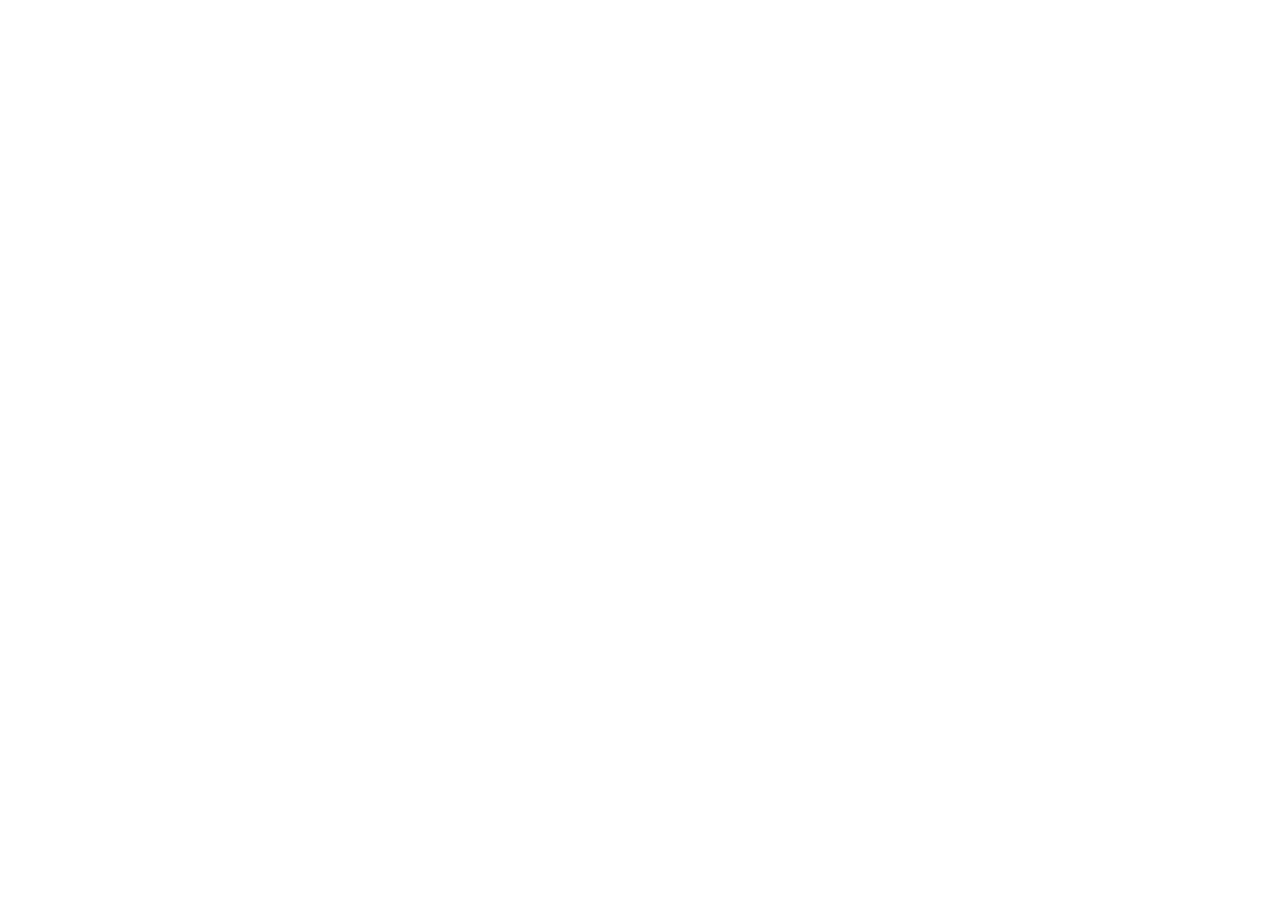
==== index.html @ cd068574 "First Commit" ====
<!doctype html>
<!--
  ============================================================================
  EXPANDING CARDS - HTML STRUCTURE
  ============================================================================
  Purpose:
    A horizontal row of image panels where clicking a panel expands it and shrinks the others. A common UI pattern seen on portfolio sites, streaming services (e.g., Netflix category hero), and landing pages.

  Design decisions:
    - Background images are applied via inline `style` attributes instead of CSS classes. This is pragmatic when each panel needs a *unique* image and the image set is static; it avoids creating N one-off CSS rules.
      Trade-off: less separation of concerns, but simpler for a fixed demo.
    - Images are hosted on Unsplash's CDN. For production, prefer self-hosted or licensed assets to avoid external dependency and bandwidth concerns.
    - Script is loaded at the end of <body> (not in <head>) so that the DOM is fully parsed before `script.js` runs. This avoids needing `defer` or `DOMContentLoaded` listeners.
  ============================================================================
-->
<html lang="en">
  <head>
    <!-- UTF-8 supports the full Unicode range; standard for modern web pages -->
    <meta charset="UTF-8" />

    <!--
      Viewport meta tag: critical for responsive design on mobile.
      - width=device-width  -> match the device's screen width in CSS pixels
      - initial-scale=1.0   -> no zoom on initial load
      Without this, mobile browsers render at a ~980px virtual viewport and scale down, breaking the @media (max-width: 480px) rule in style.css.
    -->
    <meta name="viewport" content="width=device-width, initial-scale=1.0" />

    <!-- External stylesheet; loaded before content so panels don't "flash" unstyled -->
    <link rel="stylesheet" href="style.css" />
    <title>Expanding Cards</title>
  </head>
  <body>
    <!--
      .container is the flex parent that holds all panels in a horizontal row.
      Using a single wrapper (instead of styling <body> directly) keeps layout concerns isolated and makes it easy to add siblings (header/footer) later.
    -->
    <div class="container">
      <!--
        Each .panel is an independent flex item.
        The `active` class on the first panel sets the initial expanded state so the page doesn't load with all panels equally sized and no focal point.
        The <h3> inside each panel is the overlay label — hidden by default via CSS (opacity: 0) and revealed only when the panel is active. This keeps the visual noise low on unselected panels.
      -->
      <div
        class="panel active"
        style="
          background-image: url(&quot;https://images.unsplash.com/photo-1558979158-65a1eaa08691?ixlib=rb-1.2.1&ixid=eyJhcHBfaWQiOjEyMDd9&auto=format&fit=crop&w=1350&q=80&quot;);
        "
      >
        <h3>Explore The World</h3>
      </div>
      <div
        class="panel"
        style="
          background-image: url(&quot;https://images.unsplash.com/photo-1572276596237-5db2c3e16c5d?ixlib=rb-1.2.1&ixid=eyJhcHBfaWQiOjEyMDd9&auto=format&fit=crop&w=1350&q=80&quot;);
        "
      >
        <h3>Wild Forest</h3>
      </div>
      <div
        class="panel"
        style="
          background-image: url(&quot;https://images.unsplash.com/photo-1507525428034-b723cf961d3e?ixlib=rb-1.2.1&ixid=eyJhcHBfaWQiOjEyMDd9&auto=format&fit=crop&w=1353&q=80&quot;);
        "
      >
        <h3>Sunny Beach</h3>
      </div>
      <div
        class="panel"
        style="
          background-image: url(&quot;https://images.unsplash.com/photo-1551009175-8a68da93d5f9?ixlib=rb-1.2.1&ixid=eyJhcHBfaWQiOjEyMDd9&auto=format&fit=crop&w=1351&q=80&quot;);
        "
      >
        <h3>City on Winter</h3>
      </div>
      <div
        class="panel"
        style="
          background-image: url(&quot;https://images.unsplash.com/photo-1549880338-65ddcdfd017b?ixlib=rb-1.2.1&ixid=eyJhcHBfaWQiOjEyMDd9&auto=format&fit=crop&w=1350&q=80&quot;);
        "
      >
        <h3>Mountains - Clouds</h3>
      </div>
    </div>

    <!--
      Script placed just before body tag:
        1) Guarantees the DOM (including all .panel elements) exists when document.querySelectorAll runs in script.js.
        2) Doesn't block initial HTML parsing/rendering above it.
      Equivalent alternative: <script src="script.js" defer></script> in <head>.
    -->
    <script src="script.js"></script>
  </body>
</html>
---- style.css ----
/* ============================================================================
   EXPANDING CARDS - STYLESHEET
   ============================================================================
   Purpose:
     Defines the layout and the expand/collapse animation for the panels.

   Key ideas used:
     1. CSS Flexbox with fractional `flex` values drives the expand effect.
        The active panel gets a large flex value (5) while others keep a small value (0.5). Because flex distributes *remaining* space proportionally, this creates the 10x ratio that looks like an expansion without actually animating width/height (which triggers expensive layout on every frame in older approaches).
     2. A CSS `transition` on `all` smooths the flex change so the expansion appears animated rather than instant.
     3. The label <h3> fades in *after* the expansion completes via a delayed opacity transition — a small but important UX touch that prevents text from appearing in a too-narrow panel mid-animation.
   ============================================================================ */

/* ----------------------------------------------------------------------------
   FONT IMPORT
   ----------------------------------------------------------------------------
   Loads the "Muli" font from Google Fonts.
   - `display=swap` tells the browser to render text in a fallback font first and swap to Muli once it loads. This avoids the "invisible text" flash (FOIT) and improves perceived performance.
   Note: @import inside CSS blocks parallel downloads. For a production site, prefer <link rel="preconnect"> + <link rel="stylesheet"> in HTML <head> for better performance.
---------------------------------------------------------------------------- */
@import url("https://fonts.googleapis.com/css?family=Muli&display=swap");

/* ----------------------------------------------------------------------------
   GLOBAL RESET
   ----------------------------------------------------------------------------
   Applies `border-box` to every element so that `width` and `height` include padding and border. Without this, adding padding would *increase* the
   rendered size and break flex calculations. This is the single most common "reset" used in modern CSS.
---------------------------------------------------------------------------- */
* {
  box-sizing: border-box;
}

/* ----------------------------------------------------------------------------
   BODY — full-viewport centered layout
   ----------------------------------------------------------------------------
   Turns <body> itself into a flex container so the .container div is
   centered both horizontally and vertically without needing any wrapper
   tricks like absolute positioning + transform.

   - height: 100vh       -> body fills the viewport vertically
   - overflow: hidden    -> prevents accidental scroll during the animation
                            (flex transitions can briefly overflow the viewport)
   - margin: 0           -> removes the default ~8px body margin that would
                            otherwise cause a horizontal scrollbar
---------------------------------------------------------------------------- */
body {
  font-family: "Muli", sans-serif;
  display: flex;
  align-items: center; /* vertical centering of .container */
  justify-content: center; /* horizontal centering of .container */
  height: 100vh;
  overflow: hidden;
  margin: 0;
}

/* ----------------------------------------------------------------------------
   .container — the flex row that holds all panels
   ----------------------------------------------------------------------------
   - display: flex  -> lays the panels out horizontally by default (row).
   - width: 90vw    -> leaves a 5% gutter on each side so panels don't
                       touch the viewport edge, giving the layout breathing room.
---------------------------------------------------------------------------- */
.container {
  display: flex;
  width: 90vw;
}

/* ----------------------------------------------------------------------------
   .panel — the base (collapsed) state
   ----------------------------------------------------------------------------
   Each panel is a flex item with a *small* flex value so all inactive panels
   share space roughly equally. The background image supplied via inline style
   is rendered with `cover` + `center` so the important part of each photo
   stays visible regardless of the panel's current width.

   Flex value reasoning:
     - flex: 0.5 for inactive + flex: 5 for active => active is 10x the others.
     - With 4 inactive (0.5 each = 2.0) + 1 active (5.0) = total 7.0
       => active panel occupies 5/7 ≈ 71% of the row's width.
     - This ratio feels dramatic enough to read as "expansion" without
       completely hiding the other panels.

   Transition:
     - `all 700ms ease-in` animates every animatable property — here, the
       key one is `flex-grow`. 700ms is slow enough to feel deliberate but
       not sluggish. ease-in starts slow and speeds up, giving a "settling"
       feel at the end.
     - NOTE: `-webkit-transition` is a legacy prefix for old Safari/Chrome.
       Modern browsers don't need it; the unprefixed `transition` should be
       added too for full compatibility. (Kept as-is here.)
---------------------------------------------------------------------------- */
.panel {
  background-size: cover; /* fill panel, cropping overflow */
  background-position: center; /* keep photo's focal area centered */
  background-repeat: no-repeat; /* defensive: prevent tiled repeat if image is small */
  height: 80vh; /* 80% of viewport height -> leaves visual padding */
  border-radius: 50px; /* soft, modern pill-shaped corners */
  color: #fff; /* white text reads against photographic backgrounds */
  cursor: pointer; /* signals interactivity — key for UX affordance */
  flex: 0.5; /* collapsed-state size (see reasoning above) */
  margin: 10px; /* horizontal gap between panels */
  position: relative; /* establishes a positioning context for the <h3> */
  -webkit-transition: all 700ms ease-in; /* smooth expand/collapse animation */
}

/* ----------------------------------------------------------------------------
   .panel h3 — the label overlay
   ----------------------------------------------------------------------------
   Positioned absolutely within the panel's bottom-left corner so it sits
   *on top* of the image rather than pushing content around. Hidden by
   default (opacity: 0) and revealed only for the active panel — this
   keeps the inactive panels visually clean.
---------------------------------------------------------------------------- */
.panel h3 {
  font-size: 24px;
  position: absolute; /* relative to .panel because .panel has position: relative */
  bottom: 20px;
  left: 20px;
  margin: 0; /* kill default h3 margin that would misalign the label */
  opacity: 0; /* invisible until the panel becomes active */
}

/* ----------------------------------------------------------------------------
   .panel.active — the expanded state
   ----------------------------------------------------------------------------
   When JS adds the `active` class, `flex: 5` overrides the base `flex: 0.5`
   and (thanks to the transition defined on .panel) the panel smoothly grows
   to dominate the row.
---------------------------------------------------------------------------- */
.panel.active {
  flex: 5;
}

/* ----------------------------------------------------------------------------
   .panel.active h3 — delayed label fade-in
   ----------------------------------------------------------------------------
   The panel itself takes 700ms to expand. If the label faded in immediately,
   it would appear before there's room to display it cleanly. The 0.4s
   transition-delay waits until most of the expansion is done, *then* fades
   the label in over 0.3s. Result: label appears only when the panel is
   wide enough to host it.

   Timing breakdown:
     0ms    -> click, class added, panel starts expanding
     ~400ms -> label begins fading in
     ~700ms -> label fully visible, panel fully expanded
---------------------------------------------------------------------------- */
.panel.active h3 {
  opacity: 1;
  transition: opacity 0.3s ease-in 0.4s;
}

/* ----------------------------------------------------------------------------
   RESPONSIVE — narrow screens (mobile portrait)
   ----------------------------------------------------------------------------
   On phones, 5 panels in a row leaves each one too narrow to be usable.
   Strategy:
     1. Expand .container to 100vw (use every pixel of screen width).
     2. Hide the 4th and 5th panels entirely so the remaining 3 get more
        room. This is a pragmatic choice — not ideal for content parity,
        but common for hero/visual components where all panels show similar
        types of content.

   Alternative approaches to consider for production:
     - Stack panels vertically (flex-direction: column) on mobile.
     - Convert to a horizontally-scrollable carousel.
     - Show all 5 but reduce border-radius / height to fit.
---------------------------------------------------------------------------- */
@media (max-width: 480px) {
  .container {
    width: 100vw;
  }

  .panel:nth-of-type(4),
  .panel:nth-of-type(5) {
    display: none;
  }
}
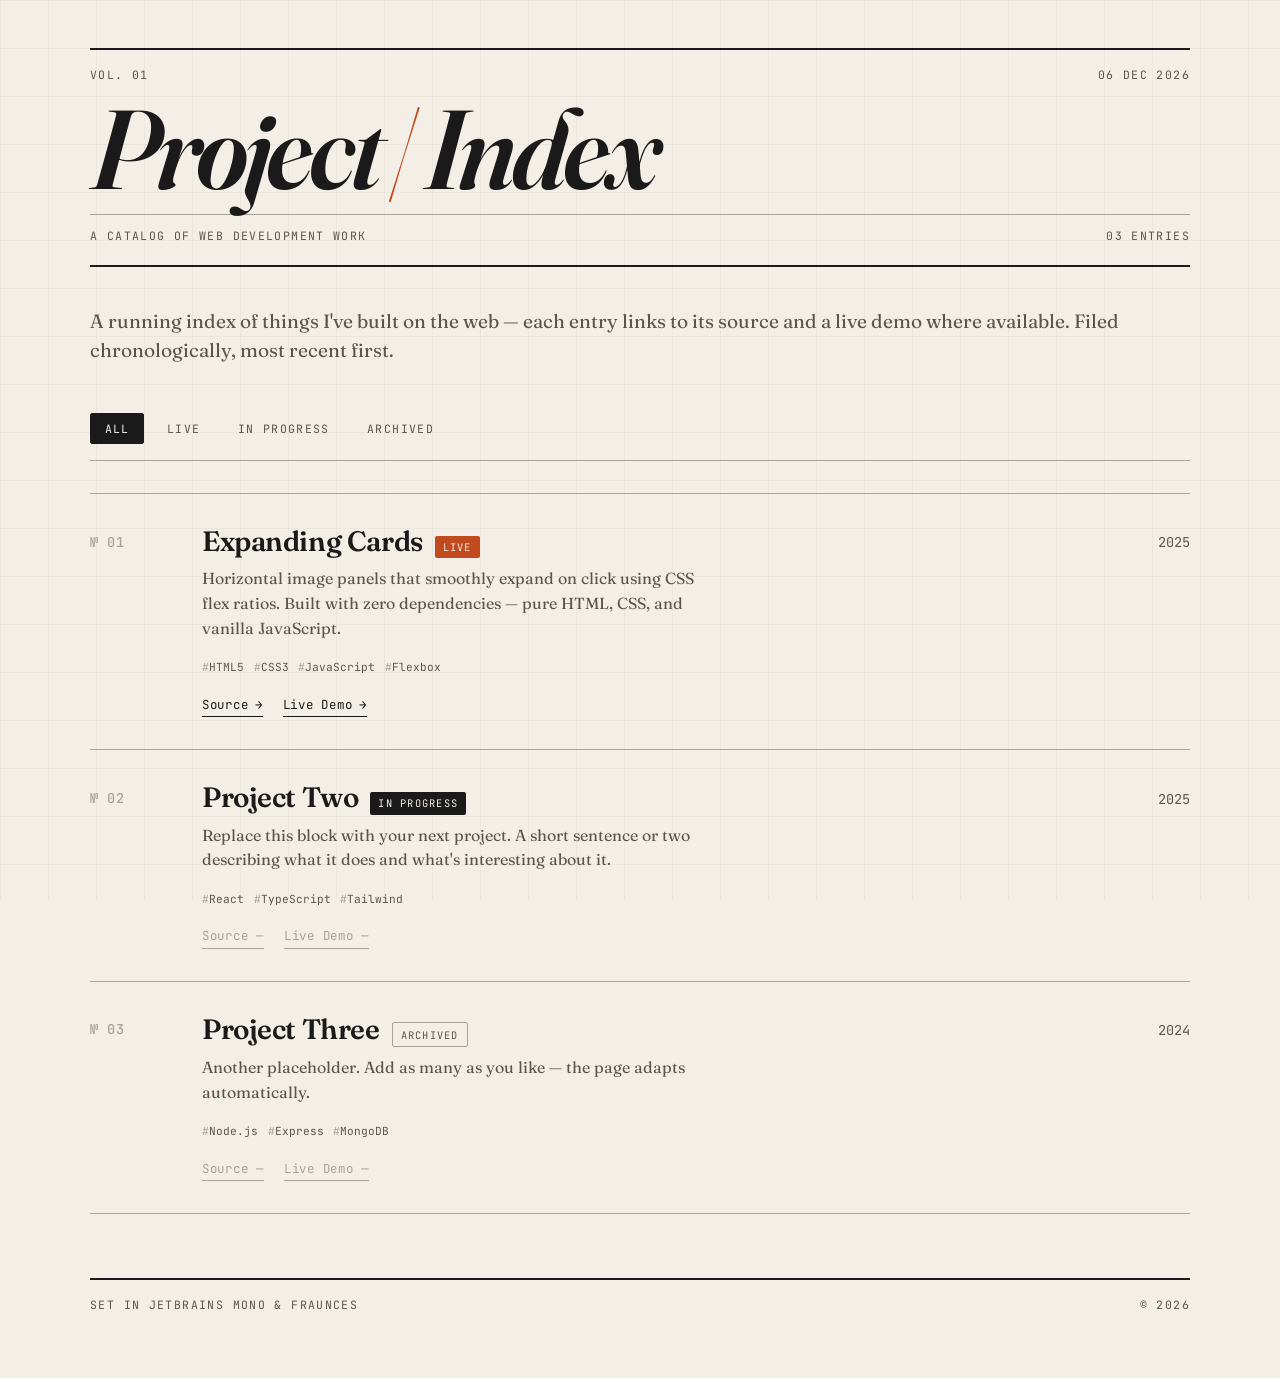
==== commit b452b027: "Add files via upload" ====
--- a/index.html
+++ b/index.html
@@ -1,94 +1,94 @@
 <!doctype html>
-<!--
-  ============================================================================
-  EXPANDING CARDS - HTML STRUCTURE
-  ============================================================================
-  Purpose:
-    A horizontal row of image panels where clicking a panel expands it and shrinks the others. A common UI pattern seen on portfolio sites, streaming services (e.g., Netflix category hero), and landing pages.
-
-  Design decisions:
-    - Background images are applied via inline `style` attributes instead of CSS classes. This is pragmatic when each panel needs a *unique* image and the image set is static; it avoids creating N one-off CSS rules.
-      Trade-off: less separation of concerns, but simpler for a fixed demo.
-    - Images are hosted on Unsplash's CDN. For production, prefer self-hosted or licensed assets to avoid external dependency and bandwidth concerns.
-    - Script is loaded at the end of <body> (not in <head>) so that the DOM is fully parsed before `script.js` runs. This avoids needing `defer` or `DOMContentLoaded` listeners.
-  ============================================================================
--->
 <html lang="en">
   <head>
-    <!-- UTF-8 supports the full Unicode range; standard for modern web pages -->
     <meta charset="UTF-8" />
+    <meta name="viewport" content="width=device-width, initial-scale=1.0" />
+    <meta
+      name="description"
+      content="A catalog of web development projects — source code and live demos."
+    />
+    <title>Project Index — Gaurav</title>
 
-    <!--
-      Viewport meta tag: critical for responsive design on mobile.
-      - width=device-width  -> match the device's screen width in CSS pixels
-      - initial-scale=1.0   -> no zoom on initial load
-      Without this, mobile browsers render at a ~980px virtual viewport and scale down, breaking the @media (max-width: 480px) rule in style.css.
-    -->
-    <meta name="viewport" content="width=device-width, initial-scale=1.0" />
+    <!-- Fonts: editorial pairing — JetBrains Mono (display/meta) + Fraunces (body) -->
+    <link rel="preconnect" href="https://fonts.googleapis.com" />
+    <link rel="preconnect" href="https://fonts.gstatic.com" crossorigin />
+    <link
+      href="https://fonts.googleapis.com/css2?family=JetBrains+Mono:wght@400;500;700&family=Fraunces:ital,opsz,wght@0,9..144,400;0,9..144,600;1,9..144,400&display=swap"
+      rel="stylesheet"
+    />
 
-    <!-- External stylesheet; loaded before content so panels don't "flash" unstyled -->
     <link rel="stylesheet" href="style.css" />
-    <title>Expanding Cards</title>
   </head>
+
   <body>
-    <!--
-      .container is the flex parent that holds all panels in a horizontal row.
-      Using a single wrapper (instead of styling <body> directly) keeps layout concerns isolated and makes it easy to add siblings (header/footer) later.
-    -->
-    <div class="container">
-      <!--
-        Each .panel is an independent flex item.
-        The `active` class on the first panel sets the initial expanded state so the page doesn't load with all panels equally sized and no focal point.
-        The <h3> inside each panel is the overlay label — hidden by default via CSS (opacity: 0) and revealed only when the panel is active. This keeps the visual noise low on unselected panels.
-      -->
-      <div
-        class="panel active"
-        style="
-          background-image: url(&quot;https://images.unsplash.com/photo-1558979158-65a1eaa08691?ixlib=rb-1.2.1&ixid=eyJhcHBfaWQiOjEyMDd9&auto=format&fit=crop&w=1350&q=80&quot;);
-        "
-      >
-        <h3>Explore The World</h3>
+    <!-- Decorative grid overlay -->
+    <div class="grid-bg" aria-hidden="true"></div>
+
+    <!-- ====================================================================
+         HEADER: identity + meta
+    ==================================================================== -->
+    <header class="masthead">
+      <div class="masthead__row">
+        <span class="masthead__label">Vol. 01</span>
+        <span class="masthead__label masthead__label--right" id="today"></span>
       </div>
-      <div
-        class="panel"
-        style="
-          background-image: url(&quot;https://images.unsplash.com/photo-1572276596237-5db2c3e16c5d?ixlib=rb-1.2.1&ixid=eyJhcHBfaWQiOjEyMDd9&auto=format&fit=crop&w=1350&q=80&quot;);
-        "
-      >
-        <h3>Wild Forest</h3>
+
+      <h1 class="title">
+        Project<span class="title__slash">/</span>Index
+      </h1>
+
+      <div class="masthead__row masthead__row--meta">
+        <span class="masthead__label">A catalog of web development work</span>
+        <span class="masthead__label masthead__label--right">
+          <span id="project-count">—</span> entries
+        </span>
       </div>
-      <div
-        class="panel"
-        style="
-          background-image: url(&quot;https://images.unsplash.com/photo-1507525428034-b723cf961d3e?ixlib=rb-1.2.1&ixid=eyJhcHBfaWQiOjEyMDd9&auto=format&fit=crop&w=1353&q=80&quot;);
-        "
-      >
-        <h3>Sunny Beach</h3>
+    </header>
+
+    <!-- ====================================================================
+         INTRO: short lead paragraph
+    ==================================================================== -->
+    <section class="lead">
+      <p>
+        A running index of things I've built on the web — each entry links
+        to its source and a live demo where available. Filed chronologically,
+        most recent first.
+      </p>
+    </section>
+
+    <!-- ====================================================================
+         FILTERS
+    ==================================================================== -->
+    <section class="filters" aria-label="Filter projects">
+      <button class="filter is-active" data-filter="all">All</button>
+      <button class="filter" data-filter="live">Live</button>
+      <button class="filter" data-filter="wip">In Progress</button>
+      <button class="filter" data-filter="archived">Archived</button>
+    </section>
+
+    <!-- ====================================================================
+         PROJECT LIST: populated from projects.js
+    ==================================================================== -->
+    <main class="catalog" id="catalog">
+      <!-- JS injects <article class="entry"> items here -->
+    </main>
+
+    <!-- Shown when filter yields no matches -->
+    <p class="empty-state" id="empty-state" hidden>
+      No entries match this filter.
+    </p>
+
+    <!-- ====================================================================
+         FOOTER
+    ==================================================================== -->
+    <footer class="colophon">
+      <div class="colophon__row">
+        <span>Set in JetBrains Mono &amp; Fraunces</span>
+        <span>© <span id="year"></span></span>
       </div>
-      <div
-        class="panel"
-        style="
-          background-image: url(&quot;https://images.unsplash.com/photo-1551009175-8a68da93d5f9?ixlib=rb-1.2.1&ixid=eyJhcHBfaWQiOjEyMDd9&auto=format&fit=crop&w=1351&q=80&quot;);
-        "
-      >
-        <h3>City on Winter</h3>
-      </div>
-      <div
-        class="panel"
-        style="
-          background-image: url(&quot;https://images.unsplash.com/photo-1549880338-65ddcdfd017b?ixlib=rb-1.2.1&ixid=eyJhcHBfaWQiOjEyMDd9&auto=format&fit=crop&w=1350&q=80&quot;);
-        "
-      >
-        <h3>Mountains - Clouds</h3>
-      </div>
-    </div>
+    </footer>
 
-    <!--
-      Script placed just before body tag:
-        1) Guarantees the DOM (including all .panel elements) exists when document.querySelectorAll runs in script.js.
-        2) Doesn't block initial HTML parsing/rendering above it.
-      Equivalent alternative: <script src="script.js" defer></script> in <head>.
-    -->
-    <script src="script.js"></script>
+    <script src="projects.js"></script>
+    <script src="app.js"></script>
   </body>
 </html>
--- a/style.css
+++ b/style.css
@@ -1,178 +1,378 @@
 /* ============================================================================
-   EXPANDING CARDS - STYLESHEET
-   ============================================================================
-   Purpose:
-     Defines the layout and the expand/collapse animation for the panels.
-
-   Key ideas used:
-     1. CSS Flexbox with fractional `flex` values drives the expand effect.
-        The active panel gets a large flex value (5) while others keep a small value (0.5). Because flex distributes *remaining* space proportionally, this creates the 10x ratio that looks like an expansion without actually animating width/height (which triggers expensive layout on every frame in older approaches).
-     2. A CSS `transition` on `all` smooths the flex change so the expansion appears animated rather than instant.
-     3. The label <h3> fades in *after* the expansion completes via a delayed opacity transition — a small but important UX touch that prevents text from appearing in a too-narrow panel mid-animation.
+   PROJECT INDEX — stylesheet
+   Aesthetic: editorial / technical journal
+     - Warm off-white paper with a subtle grid underlay
+     - Mono for metadata and headings; serif for reading prose
+     - High-contrast ink with a single accent (burnt orange)
+     - Index-card project entries with rule lines, not boxes
    ============================================================================ */
 
-/* ----------------------------------------------------------------------------
-   FONT IMPORT
-   ----------------------------------------------------------------------------
-   Loads the "Muli" font from Google Fonts.
-   - `display=swap` tells the browser to render text in a fallback font first and swap to Muli once it loads. This avoids the "invisible text" flash (FOIT) and improves perceived performance.
-   Note: @import inside CSS blocks parallel downloads. For a production site, prefer <link rel="preconnect"> + <link rel="stylesheet"> in HTML <head> for better performance.
----------------------------------------------------------------------------- */
-@import url("https://fonts.googleapis.com/css?family=Muli&display=swap");
-
-/* ----------------------------------------------------------------------------
-   GLOBAL RESET
-   ----------------------------------------------------------------------------
-   Applies `border-box` to every element so that `width` and `height` include padding and border. Without this, adding padding would *increase* the
-   rendered size and break flex calculations. This is the single most common "reset" used in modern CSS.
----------------------------------------------------------------------------- */
-* {
-  box-sizing: border-box;
-}
-
-/* ----------------------------------------------------------------------------
-   BODY — full-viewport centered layout
-   ----------------------------------------------------------------------------
-   Turns <body> itself into a flex container so the .container div is
-   centered both horizontally and vertically without needing any wrapper
-   tricks like absolute positioning + transform.
-
-   - height: 100vh       -> body fills the viewport vertically
-   - overflow: hidden    -> prevents accidental scroll during the animation
-                            (flex transitions can briefly overflow the viewport)
-   - margin: 0           -> removes the default ~8px body margin that would
-                            otherwise cause a horizontal scrollbar
----------------------------------------------------------------------------- */
+:root {
+  /* Palette — warm, paper-like, with a single editorial accent */
+  --paper:       #f4efe6;
+  --paper-deep:  #ece5d8;
+  --ink:         #1a1a1a;
+  --ink-soft:    #5a564e;
+  --ink-faint:   #a8a395;
+  --rule:        #1a1a1a;
+  --accent:      #c14a1f;   /* burnt orange */
+  --accent-soft: #e8d9c8;
+
+  /* Type */
+  --font-mono:   "JetBrains Mono", ui-monospace, SFMono-Regular, Consolas, monospace;
+  --font-serif:  "Fraunces", Georgia, "Times New Roman", serif;
+
+  /* Rhythm */
+  --page-pad:    clamp(1.25rem, 4vw, 3rem);
+  --max-w:       1100px;
+}
+
+* { box-sizing: border-box; }
+
+html, body { margin: 0; padding: 0; }
+
 body {
-  font-family: "Muli", sans-serif;
-  display: flex;
-  align-items: center; /* vertical centering of .container */
-  justify-content: center; /* horizontal centering of .container */
-  height: 100vh;
-  overflow: hidden;
+  background: var(--paper);
+  color: var(--ink);
+  font-family: var(--font-serif);
+  font-size: 17px;
+  line-height: 1.55;
+  -webkit-font-smoothing: antialiased;
+  min-height: 100vh;
+  padding: var(--page-pad);
+  padding-bottom: 4rem;
+  position: relative;
+  overflow-x: hidden;
+}
+
+/* ---------------------------------------------------------------------------
+   Decorative grid background — subtle, only visible on larger areas
+--------------------------------------------------------------------------- */
+.grid-bg {
+  position: fixed;
+  inset: 0;
+  background-image:
+    linear-gradient(to right, rgba(26, 26, 26, 0.035) 1px, transparent 1px),
+    linear-gradient(to bottom, rgba(26, 26, 26, 0.035) 1px, transparent 1px);
+  background-size: 48px 48px;
+  pointer-events: none;
+  z-index: 0;
+}
+
+body > *:not(.grid-bg) {
+  position: relative;
+  z-index: 1;
+  max-width: var(--max-w);
+  margin-left: auto;
+  margin-right: auto;
+}
+
+/* ---------------------------------------------------------------------------
+   MASTHEAD
+--------------------------------------------------------------------------- */
+.masthead {
+  border-top: 2px solid var(--rule);
+  border-bottom: 2px solid var(--rule);
+  padding: 1rem 0 1.25rem;
+  margin-bottom: 2.5rem;
+}
+
+.masthead__row {
+  display: flex;
+  justify-content: space-between;
+  align-items: baseline;
+  gap: 1rem;
+}
+
+.masthead__row--meta {
+  border-top: 1px solid var(--ink-faint);
+  padding-top: 0.75rem;
+  margin-top: 0.75rem;
+}
+
+.masthead__label {
+  font-family: var(--font-mono);
+  font-size: 0.72rem;
+  letter-spacing: 0.12em;
+  text-transform: uppercase;
+  color: var(--ink-soft);
+}
+
+.masthead__label--right { text-align: right; }
+
+.title {
+  font-family: var(--font-serif);
+  font-weight: 600;
+  font-size: clamp(3rem, 10vw, 7rem);
+  line-height: 0.95;
+  letter-spacing: -0.035em;
+  margin: 0.75rem 0 0.5rem;
+  font-style: italic;
+}
+
+.title__slash {
+  color: var(--accent);
+  font-style: normal;
+  font-weight: 400;
+  padding: 0 0.05em;
+}
+
+/* ---------------------------------------------------------------------------
+   LEAD PARAGRAPH
+--------------------------------------------------------------------------- */
+.lead {
+  max-width: 42em;
+  margin-bottom: 3rem;
+}
+
+.lead p {
+  font-size: 1.2rem;
+  line-height: 1.5;
+  color: var(--ink-soft);
   margin: 0;
 }
 
-/* ----------------------------------------------------------------------------
-   .container — the flex row that holds all panels
-   ----------------------------------------------------------------------------
-   - display: flex  -> lays the panels out horizontally by default (row).
-   - width: 90vw    -> leaves a 5% gutter on each side so panels don't
-                       touch the viewport edge, giving the layout breathing room.
----------------------------------------------------------------------------- */
-.container {
-  display: flex;
-  width: 90vw;
-}
-
-/* ----------------------------------------------------------------------------
-   .panel — the base (collapsed) state
-   ----------------------------------------------------------------------------
-   Each panel is a flex item with a *small* flex value so all inactive panels
-   share space roughly equally. The background image supplied via inline style
-   is rendered with `cover` + `center` so the important part of each photo
-   stays visible regardless of the panel's current width.
-
-   Flex value reasoning:
-     - flex: 0.5 for inactive + flex: 5 for active => active is 10x the others.
-     - With 4 inactive (0.5 each = 2.0) + 1 active (5.0) = total 7.0
-       => active panel occupies 5/7 ≈ 71% of the row's width.
-     - This ratio feels dramatic enough to read as "expansion" without
-       completely hiding the other panels.
-
-   Transition:
-     - `all 700ms ease-in` animates every animatable property — here, the
-       key one is `flex-grow`. 700ms is slow enough to feel deliberate but
-       not sluggish. ease-in starts slow and speeds up, giving a "settling"
-       feel at the end.
-     - NOTE: `-webkit-transition` is a legacy prefix for old Safari/Chrome.
-       Modern browsers don't need it; the unprefixed `transition` should be
-       added too for full compatibility. (Kept as-is here.)
----------------------------------------------------------------------------- */
-.panel {
-  background-size: cover; /* fill panel, cropping overflow */
-  background-position: center; /* keep photo's focal area centered */
-  background-repeat: no-repeat; /* defensive: prevent tiled repeat if image is small */
-  height: 80vh; /* 80% of viewport height -> leaves visual padding */
-  border-radius: 50px; /* soft, modern pill-shaped corners */
-  color: #fff; /* white text reads against photographic backgrounds */
-  cursor: pointer; /* signals interactivity — key for UX affordance */
-  flex: 0.5; /* collapsed-state size (see reasoning above) */
-  margin: 10px; /* horizontal gap between panels */
-  position: relative; /* establishes a positioning context for the <h3> */
-  -webkit-transition: all 700ms ease-in; /* smooth expand/collapse animation */
-}
-
-/* ----------------------------------------------------------------------------
-   .panel h3 — the label overlay
-   ----------------------------------------------------------------------------
-   Positioned absolutely within the panel's bottom-left corner so it sits
-   *on top* of the image rather than pushing content around. Hidden by
-   default (opacity: 0) and revealed only for the active panel — this
-   keeps the inactive panels visually clean.
----------------------------------------------------------------------------- */
-.panel h3 {
-  font-size: 24px;
-  position: absolute; /* relative to .panel because .panel has position: relative */
-  bottom: 20px;
-  left: 20px;
-  margin: 0; /* kill default h3 margin that would misalign the label */
-  opacity: 0; /* invisible until the panel becomes active */
-}
-
-/* ----------------------------------------------------------------------------
-   .panel.active — the expanded state
-   ----------------------------------------------------------------------------
-   When JS adds the `active` class, `flex: 5` overrides the base `flex: 0.5`
-   and (thanks to the transition defined on .panel) the panel smoothly grows
-   to dominate the row.
----------------------------------------------------------------------------- */
-.panel.active {
-  flex: 5;
-}
-
-/* ----------------------------------------------------------------------------
-   .panel.active h3 — delayed label fade-in
-   ----------------------------------------------------------------------------
-   The panel itself takes 700ms to expand. If the label faded in immediately,
-   it would appear before there's room to display it cleanly. The 0.4s
-   transition-delay waits until most of the expansion is done, *then* fades
-   the label in over 0.3s. Result: label appears only when the panel is
-   wide enough to host it.
-
-   Timing breakdown:
-     0ms    -> click, class added, panel starts expanding
-     ~400ms -> label begins fading in
-     ~700ms -> label fully visible, panel fully expanded
----------------------------------------------------------------------------- */
-.panel.active h3 {
-  opacity: 1;
-  transition: opacity 0.3s ease-in 0.4s;
-}
-
-/* ----------------------------------------------------------------------------
-   RESPONSIVE — narrow screens (mobile portrait)
-   ----------------------------------------------------------------------------
-   On phones, 5 panels in a row leaves each one too narrow to be usable.
-   Strategy:
-     1. Expand .container to 100vw (use every pixel of screen width).
-     2. Hide the 4th and 5th panels entirely so the remaining 3 get more
-        room. This is a pragmatic choice — not ideal for content parity,
-        but common for hero/visual components where all panels show similar
-        types of content.
-
-   Alternative approaches to consider for production:
-     - Stack panels vertically (flex-direction: column) on mobile.
-     - Convert to a horizontally-scrollable carousel.
-     - Show all 5 but reduce border-radius / height to fit.
----------------------------------------------------------------------------- */
-@media (max-width: 480px) {
-  .container {
-    width: 100vw;
+/* ---------------------------------------------------------------------------
+   FILTERS
+--------------------------------------------------------------------------- */
+.filters {
+  display: flex;
+  gap: 0.5rem;
+  flex-wrap: wrap;
+  margin-bottom: 2rem;
+  padding-bottom: 1rem;
+  border-bottom: 1px solid var(--ink-faint);
+}
+
+.filter {
+  font-family: var(--font-mono);
+  font-size: 0.72rem;
+  letter-spacing: 0.12em;
+  text-transform: uppercase;
+  background: transparent;
+  color: var(--ink-soft);
+  border: 1px solid transparent;
+  padding: 0.45rem 0.85rem;
+  cursor: pointer;
+  border-radius: 2px;
+  transition: all 160ms ease;
+}
+
+.filter:hover {
+  color: var(--ink);
+  background: var(--paper-deep);
+}
+
+.filter.is-active {
+  background: var(--ink);
+  color: var(--paper);
+  border-color: var(--ink);
+}
+
+/* ---------------------------------------------------------------------------
+   CATALOG — project entries
+--------------------------------------------------------------------------- */
+.catalog {
+  list-style: none;
+  padding: 0;
+  margin: 0;
+}
+
+.entry {
+  display: grid;
+  grid-template-columns: 80px 1fr auto;
+  gap: 2rem;
+  padding: 2rem 0;
+  border-bottom: 1px solid var(--ink-faint);
+  align-items: start;
+  position: relative;
+  animation: entry-in 500ms ease both;
+}
+
+.entry:first-child {
+  border-top: 1px solid var(--ink-faint);
+}
+
+/* Staggered entry reveal on load */
+.entry:nth-child(1) { animation-delay: 0ms; }
+.entry:nth-child(2) { animation-delay: 60ms; }
+.entry:nth-child(3) { animation-delay: 120ms; }
+.entry:nth-child(4) { animation-delay: 180ms; }
+.entry:nth-child(5) { animation-delay: 240ms; }
+.entry:nth-child(6) { animation-delay: 300ms; }
+.entry:nth-child(n+7) { animation-delay: 360ms; }
+
+@keyframes entry-in {
+  from { opacity: 0; transform: translateY(8px); }
+  to   { opacity: 1; transform: translateY(0);   }
+}
+
+/* Entry number — like a catalog index */
+.entry__num {
+  font-family: var(--font-mono);
+  font-size: 0.85rem;
+  font-weight: 500;
+  color: var(--ink-faint);
+  letter-spacing: 0.05em;
+  padding-top: 0.35rem;
+}
+
+/* Main content column */
+.entry__body { min-width: 0; }
+
+.entry__head {
+  display: flex;
+  align-items: baseline;
+  gap: 0.75rem;
+  flex-wrap: wrap;
+  margin-bottom: 0.5rem;
+}
+
+.entry__title {
+  font-family: var(--font-serif);
+  font-weight: 600;
+  font-size: 1.75rem;
+  line-height: 1.1;
+  margin: 0;
+  letter-spacing: -0.015em;
+}
+
+.entry__status {
+  font-family: var(--font-mono);
+  font-size: 0.65rem;
+  letter-spacing: 0.12em;
+  text-transform: uppercase;
+  padding: 0.2rem 0.5rem;
+  border-radius: 2px;
+  white-space: nowrap;
+}
+
+.entry__status--live     { background: var(--accent); color: var(--paper); }
+.entry__status--wip      { background: var(--ink); color: var(--paper); }
+.entry__status--archived { background: transparent; color: var(--ink-soft); border: 1px solid var(--ink-faint); }
+
+.entry__desc {
+  color: var(--ink-soft);
+  margin: 0.25rem 0 1rem;
+  max-width: 52ch;
+  font-size: 1rem;
+}
+
+.entry__tags {
+  display: flex;
+  gap: 0.4rem;
+  flex-wrap: wrap;
+  margin-bottom: 1rem;
+}
+
+.entry__tag {
+  font-family: var(--font-mono);
+  font-size: 0.7rem;
+  color: var(--ink-soft);
+  padding: 0.15rem 0;
+}
+
+.entry__tag::before { content: "#"; color: var(--ink-faint); }
+
+.entry__tag + .entry__tag::before {
+  margin-left: 0.2rem;
+}
+
+/* Links row */
+.entry__links {
+  display: flex;
+  gap: 1.25rem;
+  flex-wrap: wrap;
+  align-items: center;
+}
+
+.entry__link {
+  font-family: var(--font-mono);
+  font-size: 0.78rem;
+  letter-spacing: 0.06em;
+  color: var(--ink);
+  text-decoration: none;
+  display: inline-flex;
+  align-items: center;
+  gap: 0.4rem;
+  padding-bottom: 2px;
+  border-bottom: 1px solid var(--ink);
+  transition: all 160ms ease;
+}
+
+.entry__link:hover {
+  color: var(--accent);
+  border-bottom-color: var(--accent);
+  gap: 0.6rem; /* arrow "pushes" right on hover */
+}
+
+.entry__link--muted {
+  color: var(--ink-faint);
+  border-bottom-color: var(--ink-faint);
+  pointer-events: none;
+}
+
+.entry__link-arrow { font-family: var(--font-mono); }
+
+/* Right column — year */
+.entry__year {
+  font-family: var(--font-mono);
+  font-size: 0.85rem;
+  color: var(--ink-soft);
+  padding-top: 0.4rem;
+  white-space: nowrap;
+}
+
+/* ---------------------------------------------------------------------------
+   EMPTY STATE
+--------------------------------------------------------------------------- */
+.empty-state {
+  font-family: var(--font-mono);
+  font-size: 0.9rem;
+  color: var(--ink-soft);
+  text-align: center;
+  padding: 4rem 0;
+  letter-spacing: 0.05em;
+}
+
+/* ---------------------------------------------------------------------------
+   COLOPHON / FOOTER
+--------------------------------------------------------------------------- */
+.colophon {
+  margin-top: 4rem;
+  padding-top: 1rem;
+  border-top: 2px solid var(--rule);
+}
+
+.colophon__row {
+  display: flex;
+  justify-content: space-between;
+  font-family: var(--font-mono);
+  font-size: 0.72rem;
+  letter-spacing: 0.12em;
+  text-transform: uppercase;
+  color: var(--ink-soft);
+}
+
+/* ---------------------------------------------------------------------------
+   RESPONSIVE
+--------------------------------------------------------------------------- */
+@media (max-width: 640px) {
+  .entry {
+    grid-template-columns: 48px 1fr;
+    gap: 1rem;
   }
-
-  .panel:nth-of-type(4),
-  .panel:nth-of-type(5) {
-    display: none;
+  .entry__year {
+    grid-column: 2;
+    padding-top: 0;
+    margin-top: 0.25rem;
   }
-}
+  .entry__title { font-size: 1.4rem; }
+  .lead p { font-size: 1.05rem; }
+}
+
+/* Respect motion preferences */
+@media (prefers-reduced-motion: reduce) {
+  .entry { animation: none; }
+  .filter, .entry__link { transition: none; }
+}
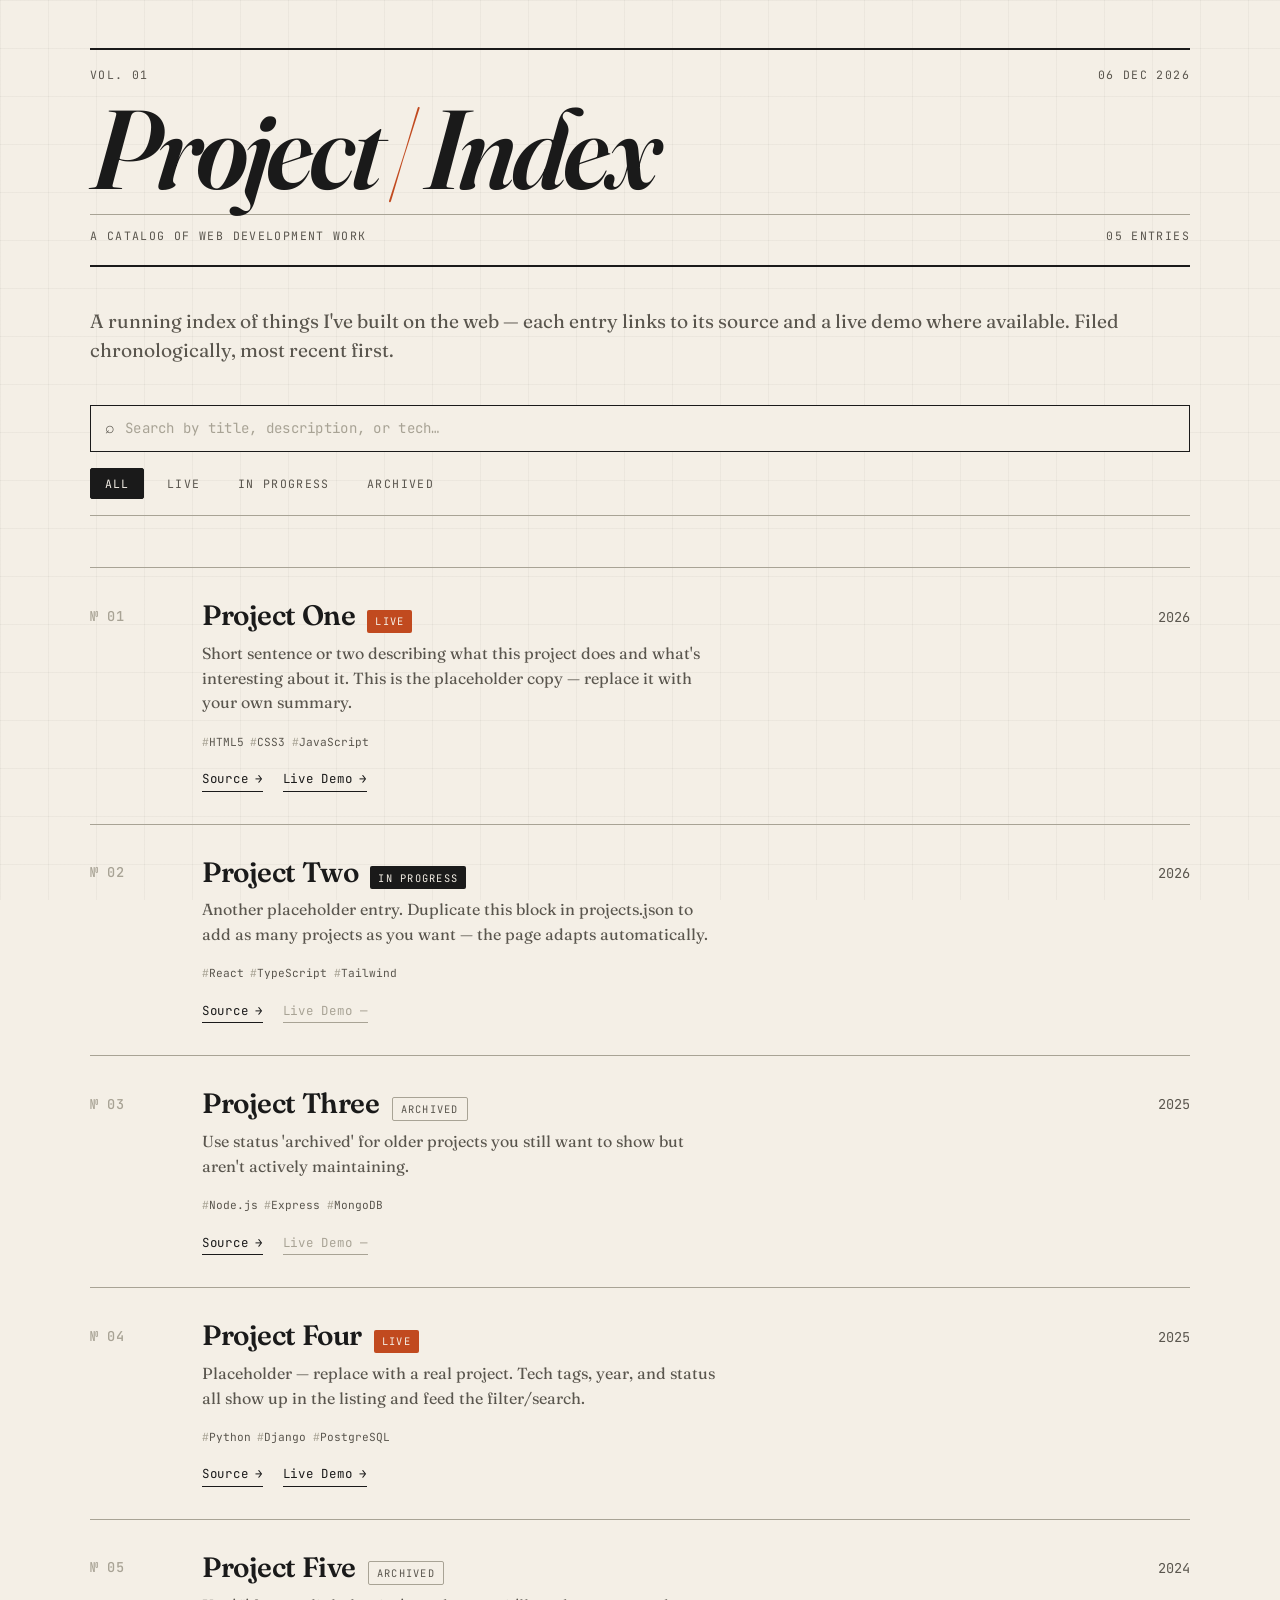
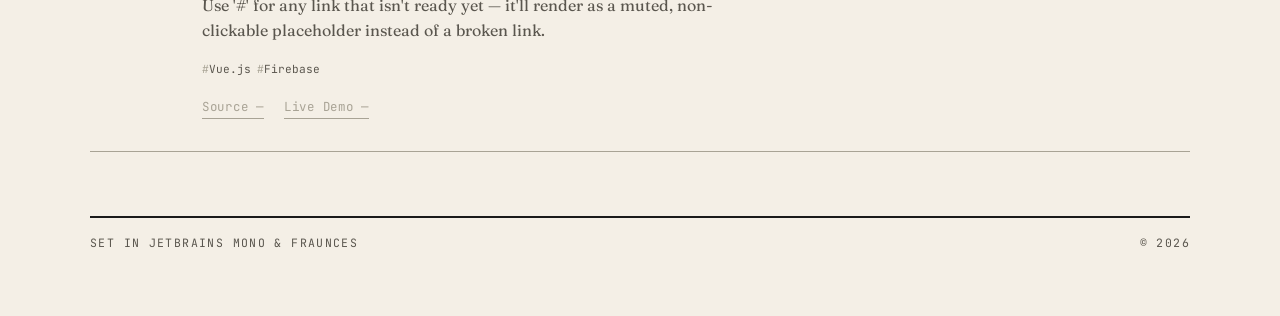
==== commit 1e13c2a8: "Add files via upload" ====
--- a/index.html
+++ b/index.html
@@ -7,7 +7,7 @@
       name="description"
       content="A catalog of web development projects — source code and live demos."
     />
-    <title>Project Index — Gaurav</title>
+    <title>Project Index</title>
 
     <!-- Fonts: editorial pairing — JetBrains Mono (display/meta) + Fraunces (body) -->
     <link rel="preconnect" href="https://fonts.googleapis.com" />
@@ -25,7 +25,7 @@
     <div class="grid-bg" aria-hidden="true"></div>
 
     <!-- ====================================================================
-         HEADER: identity + meta
+         MASTHEAD: identity + meta
     ==================================================================== -->
     <header class="masthead">
       <div class="masthead__row">
@@ -57,26 +57,56 @@
     </section>
 
     <!-- ====================================================================
-         FILTERS
+         CONTROLS: search + filters
     ==================================================================== -->
-    <section class="filters" aria-label="Filter projects">
-      <button class="filter is-active" data-filter="all">All</button>
-      <button class="filter" data-filter="live">Live</button>
-      <button class="filter" data-filter="wip">In Progress</button>
-      <button class="filter" data-filter="archived">Archived</button>
+    <section class="controls" aria-label="Search and filter projects">
+      <div class="search">
+        <span class="search__label" aria-hidden="true">⌕</span>
+        <input
+          type="search"
+          id="search"
+          class="search__input"
+          placeholder="Search by title, description, or tech…"
+          aria-label="Search projects"
+          autocomplete="off"
+        />
+        <button
+          type="button"
+          class="search__clear"
+          id="search-clear"
+          aria-label="Clear search"
+          hidden
+        >×</button>
+      </div>
+
+      <div class="filters" role="tablist" aria-label="Filter by status">
+        <button class="filter is-active" data-filter="all">All</button>
+        <button class="filter" data-filter="live">Live</button>
+        <button class="filter" data-filter="wip">In Progress</button>
+        <button class="filter" data-filter="archived">Archived</button>
+      </div>
     </section>
 
+    <!-- Result count / status line -->
+    <p class="result-line" id="result-line" aria-live="polite"></p>
+
     <!-- ====================================================================
-         PROJECT LIST: populated from projects.js
+         PROJECT LIST: populated from projects.json
     ==================================================================== -->
     <main class="catalog" id="catalog">
       <!-- JS injects <article class="entry"> items here -->
     </main>
 
-    <!-- Shown when filter yields no matches -->
-    <p class="empty-state" id="empty-state" hidden>
-      No entries match this filter.
-    </p>
+    <!-- Shown when filter/search yields no matches -->
+    <div class="empty-state" id="empty-state" hidden>
+      <p class="empty-state__title">No entries match.</p>
+      <p class="empty-state__hint">Try a different search or clear the filters.</p>
+    </div>
+
+    <!-- Shown while projects.json loads (covers slow networks / file:// issues) -->
+    <div class="loading-state" id="loading-state">
+      <p>Loading catalog…</p>
+    </div>
 
     <!-- ====================================================================
          FOOTER
@@ -88,7 +118,6 @@
       </div>
     </footer>
 
-    <script src="projects.js"></script>
     <script src="app.js"></script>
   </body>
 </html>
--- a/style.css
+++ b/style.css
@@ -46,7 +46,7 @@
 }
 
 /* ---------------------------------------------------------------------------
-   Decorative grid background — subtle, only visible on larger areas
+   Decorative grid background — subtle, full-viewport
 --------------------------------------------------------------------------- */
 .grid-bg {
   position: fixed;
@@ -122,7 +122,7 @@
 --------------------------------------------------------------------------- */
 .lead {
   max-width: 42em;
-  margin-bottom: 3rem;
+  margin-bottom: 2.5rem;
 }
 
 .lead p {
@@ -133,15 +133,77 @@
 }
 
 /* ---------------------------------------------------------------------------
-   FILTERS
---------------------------------------------------------------------------- */
+   CONTROLS: search + filters
+--------------------------------------------------------------------------- */
+.controls {
+  display: flex;
+  flex-direction: column;
+  gap: 1rem;
+  margin-bottom: 1rem;
+  padding-bottom: 1rem;
+  border-bottom: 1px solid var(--ink-faint);
+}
+
+/* Search ------------------------------------------------------------------ */
+.search {
+  position: relative;
+  display: flex;
+  align-items: center;
+  border: 1.5px solid var(--ink);
+  background: var(--paper);
+  transition: border-color 160ms ease;
+}
+
+.search:focus-within {
+  border-color: var(--accent);
+}
+
+.search__label {
+  font-family: var(--font-mono);
+  font-size: 1rem;
+  color: var(--ink-soft);
+  padding: 0 0 0 0.85rem;
+  user-select: none;
+}
+
+.search__input {
+  flex: 1;
+  border: 0;
+  background: transparent;
+  padding: 0.85rem 0.85rem 0.85rem 0.65rem;
+  font-family: var(--font-mono);
+  font-size: 0.88rem;
+  color: var(--ink);
+  outline: none;
+  letter-spacing: 0.02em;
+}
+
+.search__input::placeholder {
+  color: var(--ink-faint);
+}
+
+/* Hide native search "X" in Chrome/Safari — we use our own */
+.search__input::-webkit-search-cancel-button,
+.search__input::-webkit-search-decoration { -webkit-appearance: none; appearance: none; }
+
+.search__clear {
+  background: transparent;
+  border: 0;
+  color: var(--ink-soft);
+  font-size: 1.35rem;
+  line-height: 1;
+  padding: 0 0.85rem;
+  cursor: pointer;
+  transition: color 160ms ease;
+}
+
+.search__clear:hover { color: var(--accent); }
+
+/* Filters ----------------------------------------------------------------- */
 .filters {
   display: flex;
   gap: 0.5rem;
   flex-wrap: wrap;
-  margin-bottom: 2rem;
-  padding-bottom: 1rem;
-  border-bottom: 1px solid var(--ink-faint);
 }
 
 .filter {
@@ -167,6 +229,19 @@
   background: var(--ink);
   color: var(--paper);
   border-color: var(--ink);
+}
+
+/* ---------------------------------------------------------------------------
+   RESULT LINE
+--------------------------------------------------------------------------- */
+.result-line {
+  font-family: var(--font-mono);
+  font-size: 0.7rem;
+  letter-spacing: 0.12em;
+  text-transform: uppercase;
+  color: var(--ink-soft);
+  margin: 0 0 1.5rem;
+  min-height: 1em;
 }
 
 /* ---------------------------------------------------------------------------
@@ -186,14 +261,14 @@
   border-bottom: 1px solid var(--ink-faint);
   align-items: start;
   position: relative;
-  animation: entry-in 500ms ease both;
+  animation: entry-in 400ms ease both;
 }
 
 .entry:first-child {
   border-top: 1px solid var(--ink-faint);
 }
 
-/* Staggered entry reveal on load */
+/* Staggered entry reveal */
 .entry:nth-child(1) { animation-delay: 0ms; }
 .entry:nth-child(2) { animation-delay: 60ms; }
 .entry:nth-child(3) { animation-delay: 120ms; }
@@ -207,7 +282,7 @@
   to   { opacity: 1; transform: translateY(0);   }
 }
 
-/* Entry number — like a catalog index */
+/* Entry number — catalog-style index */
 .entry__num {
   font-family: var(--font-mono);
   font-size: 0.85rem;
@@ -217,7 +292,6 @@
   padding-top: 0.35rem;
 }
 
-/* Main content column */
 .entry__body { min-width: 0; }
 
 .entry__head {
@@ -274,11 +348,15 @@
 
 .entry__tag::before { content: "#"; color: var(--ink-faint); }
 
-.entry__tag + .entry__tag::before {
-  margin-left: 0.2rem;
-}
-
-/* Links row */
+/* Search-term highlighting */
+.entry mark {
+  background: var(--accent-soft);
+  color: var(--ink);
+  padding: 0 0.1em;
+  border-radius: 1px;
+}
+
+/* Links row --------------------------------------------------------------- */
 .entry__links {
   display: flex;
   gap: 1.25rem;
@@ -303,7 +381,7 @@
 .entry__link:hover {
   color: var(--accent);
   border-bottom-color: var(--accent);
-  gap: 0.6rem; /* arrow "pushes" right on hover */
+  gap: 0.6rem; /* arrow pushes right on hover */
 }
 
 .entry__link--muted {
@@ -324,15 +402,46 @@
 }
 
 /* ---------------------------------------------------------------------------
-   EMPTY STATE
---------------------------------------------------------------------------- */
-.empty-state {
-  font-family: var(--font-mono);
-  font-size: 0.9rem;
-  color: var(--ink-soft);
+   EMPTY & LOADING STATES
+--------------------------------------------------------------------------- */
+.empty-state,
+.loading-state {
   text-align: center;
-  padding: 4rem 0;
-  letter-spacing: 0.05em;
+  padding: 4rem 1rem;
+}
+
+.empty-state__title {
+  font-family: var(--font-serif);
+  font-style: italic;
+  font-size: 1.5rem;
+  color: var(--ink);
+  margin: 0 0 0.5rem;
+}
+
+.empty-state__hint,
+.loading-state p {
+  font-family: var(--font-mono);
+  font-size: 0.75rem;
+  letter-spacing: 0.1em;
+  text-transform: uppercase;
+  color: var(--ink-soft);
+  margin: 0;
+}
+
+.loading-state p::after {
+  content: "";
+  display: inline-block;
+  width: 3ch;
+  text-align: left;
+  animation: dots 1.2s infinite steps(4, end);
+}
+
+@keyframes dots {
+  0%   { content: ""; }
+  25%  { content: "."; }
+  50%  { content: ".."; }
+  75%  { content: "..."; }
+  100% { content: ""; }
 }
 
 /* ---------------------------------------------------------------------------
@@ -374,5 +483,6 @@
 /* Respect motion preferences */
 @media (prefers-reduced-motion: reduce) {
   .entry { animation: none; }
-  .filter, .entry__link { transition: none; }
-}
+  .filter, .entry__link, .search { transition: none; }
+  .loading-state p::after { animation: none; content: "..."; }
+}
